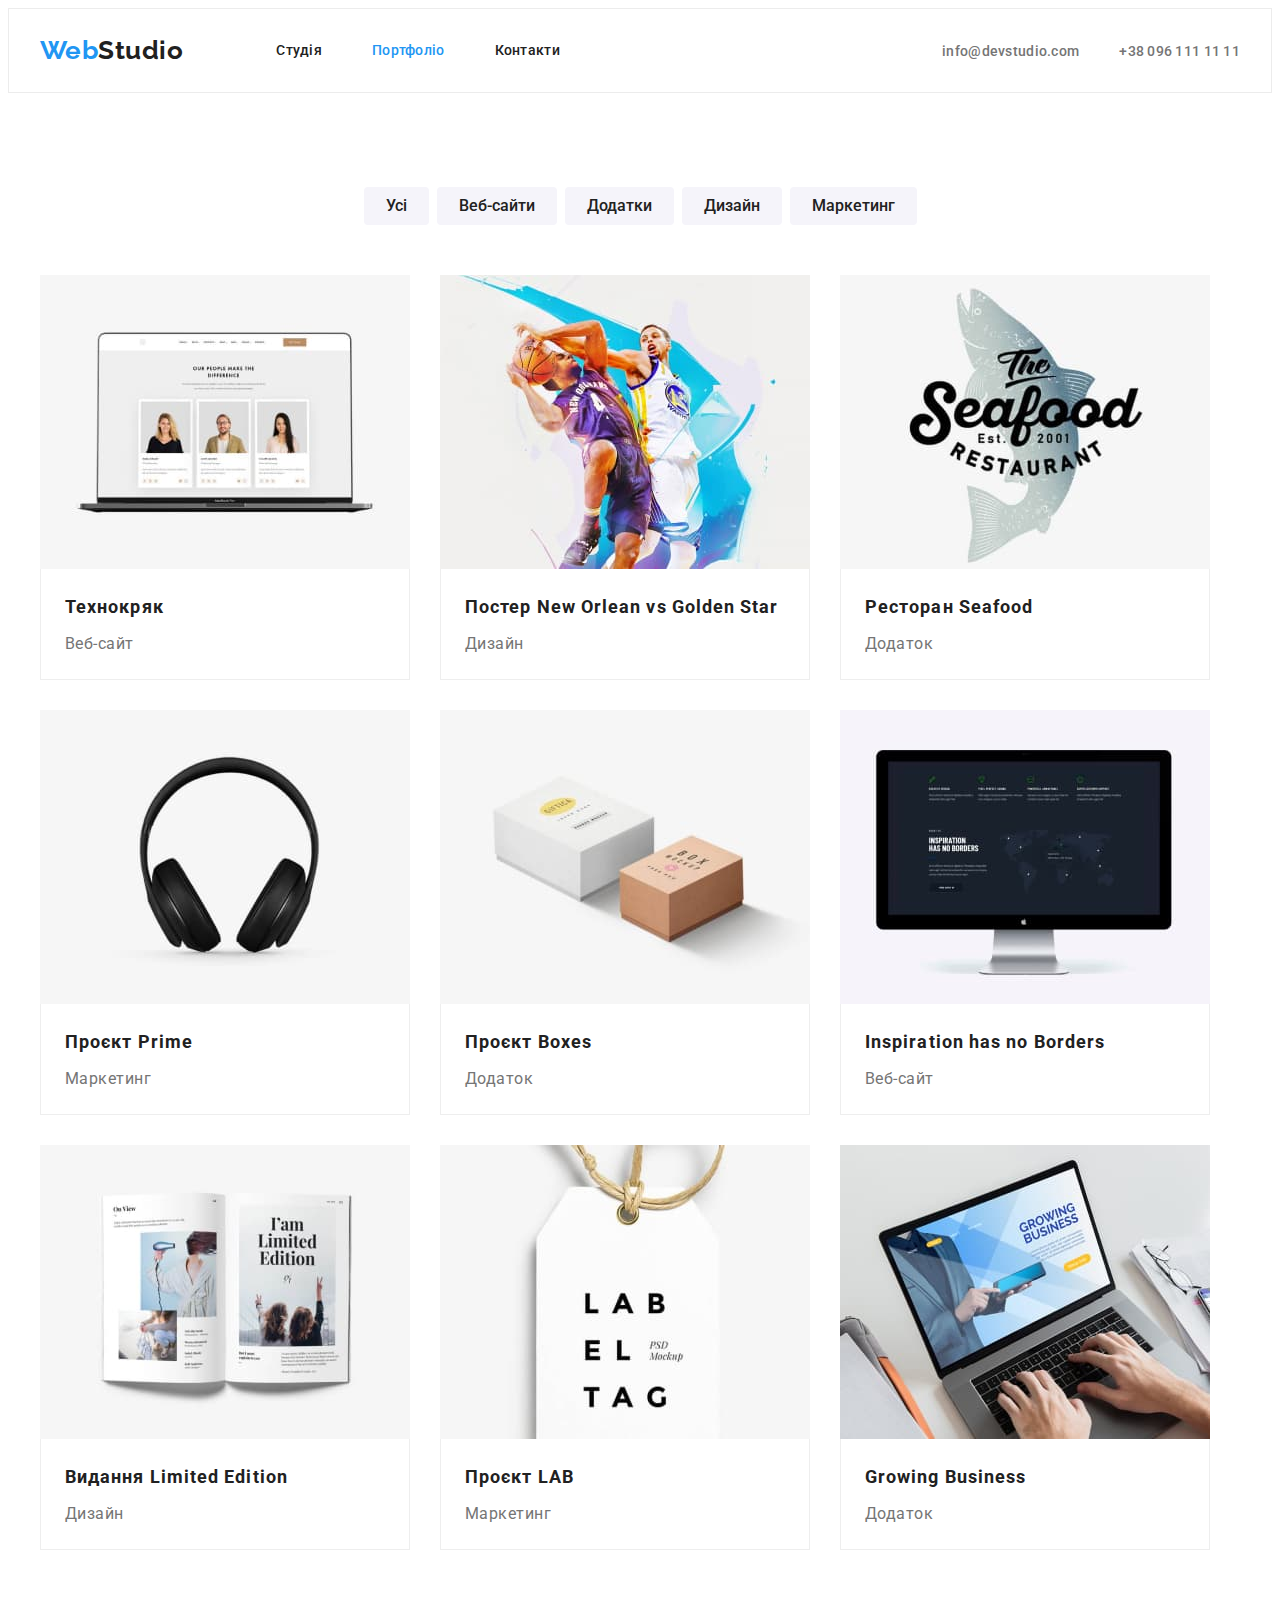
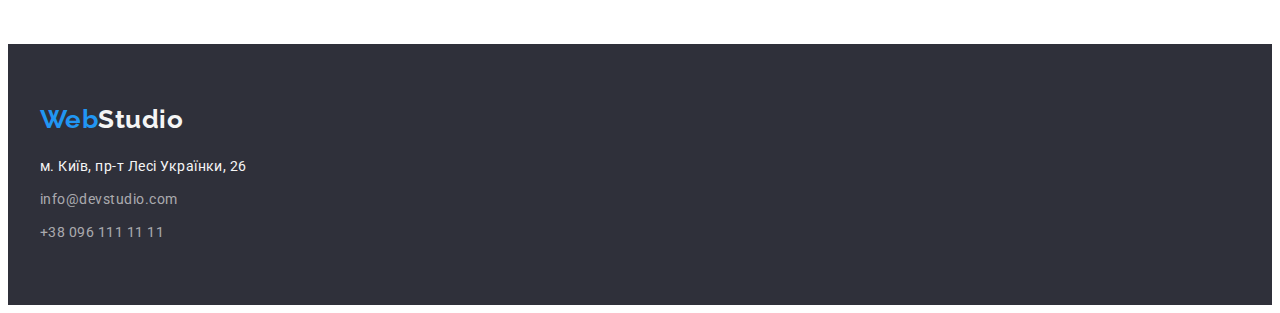
==== portfolio.html @ d351dd9d "обнова" ====
<!DOCTYPE html>
<html lang="uk">

<head>
    <meta charset="UTF-8">
    <meta http-equiv="X-UA-Compatible" content="IE=edge">
    <meta name="viewport" content="width=device-width, initial-scale=1.0">
    <title>Document</title>
    <link rel="preconnect" href="https://fonts.googleapis.com">
    <link rel="preconnect" href="https://fonts.gstatic.com" crossorigin>
    <link
        href="https://fonts.googleapis.com/css2?family=Raleway:wght@700&family=Roboto:wght@400;500;700;900&display=swap"
        rel="stylesheet">
    <link rel="stylesheet" href="https://cdnjs.cloudflare.com/ajax/libs/modern-normalize/1.1.0/modern-normalize.min.css"
        integrity="sha512-wpPYUAdjBVSE4KJnH1VR1HeZfpl1ub8YT/NKx4PuQ5NmX2tKuGu6U/JRp5y+Y8XG2tV+wKQpNHVUX03MfMFn9Q=="
        crossorigin="anonymous" referrerpolicy="no-referrer" />
    <link rel="stylesheet" href="./css/style.css">

</head>

<body class="page">
    <header class="page-header">
        <div class="container main-nav">
            <a href="index.html" class="logo"><span class="logo-style">Web</span>Studio</a>
            <nav>
                <ul class="site-nav list">
                    <li class="item"><a href="./studio.html" class="link">Студія</a></li>
                    <li class="item"><a href="./portfolio.html" class="link current">Портфоліо</a></li>
                    <li class="item"><a href="index.html" class="link">Контакти</a></li>
                </ul>
            </nav>
            <ul class="auth-nav list">
                <li class="items"><a href="mailto:example@mail.ua">info@devstudio.com</a></li>
                <li class="items"><a href="tel:+380961111111">+38 096 111 11 11</a></li>
            </ul>
        </div>
    </header>
    <main>
        <section class="section">
            <div class="container">
                <h1 class="visually-hidden">Page content Portfilo</h1>
                <ul class="button-items">
                    <li class="button-port"><button class="filter-button" type="button">Усі</button></li>
                    <li class="button-port"><button class="filter-button" type="button">Веб-сайти</button></li>
                    <li class="button-port"><button class="filter-button" type="button">Додатки</button></li>
                    <li class="button-port"><button class="filter-button" type="button">Дизайн</button></li>
                    <li class="button-port"><button class="filter-button" type="button">Маркетинг</button></li>
                </ul>
                <ul class="portfolio-list">
                    <li class="portfolio-item">
                        <img src="./images/img8.jpg" alt="Технокряк" width="370" height="294">
                        <div class="portfolio-desc">
                            <h2 class="subject">Технокряк</h2>
                            <p class="portfolio-text">Веб-сайт</p>
                        </div>
                    </li>
                    <li class="portfolio-item">
                        <img src="./images/img9.jpg" alt="Постер New Orlean vs Golden Star" width="370" height="294">
                        <div class="portfolio-desc">
                            <h2 class="subject">Постер New Orlean vs Golden Star</h2>
                            <p class="portfolio-text">Дизайн</p>
                        </div>
                    </li>
                    <li class="portfolio-item">
                        <img src="./images/img10.jpg" alt="Ресторан Seafood" width="370" height="294">
                        <div class="portfolio-desc">
                            <h2 class="subject">Ресторан Seafood</h2>
                            <p class="portfolio-text">Додаток</p>
                        </div>
                    </li>
                    <li class="portfolio-item">
                        <img src="./images/img11.jpg" alt="Проєкт Prime" width="370" height="294">
                        <div class="portfolio-desc">
                            <h2 class="subject">Проєкт Prime</h2>
                            <p class="portfolio-text">Маркетинг</p>
                        </div>
                    </li>
                    <li class="portfolio-item">
                        <img src="./images/img12.jpg" alt="Проєкт Boxes" width="370" height="294">
                        <div class="portfolio-desc">
                            <h2 class="subject">Проєкт Boxes</h2>
                            <p class="portfolio-text">Додаток</p>
                        </div>
                    </li>
                    <li class="portfolio-item">
                        <img src="./images/img13.jpg" alt="Inspiration has no Borders" width="370" height="294">
                        <div class="portfolio-desc">
                            <h2 class="subject">Inspiration has no Borders</h2>
                            <p class="portfolio-text">Веб-сайт</p>
                        </div>
                    </li>
                    <li class="portfolio-item">
                        <img src="./images/img14.jpg" alt="Видання Limited Edition" width="370" height="294">
                        <div class="portfolio-desc">
                            <h2 class="subject">Видання Limited Edition</h2>
                            <p class="portfolio-text">Дизайн</p>
                        </div>
                    </li>
                    <li class="portfolio-item">
                        <img src="./images/img15.jpg" alt="Проєкт LAB" width="370" height="294">
                        <div class="portfolio-desc">
                            <h2 class="subject">Проєкт LAB</h2>
                            <p class="portfolio-text">Маркетинг</p>
                        </div>
                    </li>
                    <li class="portfolio-item">
                        <img src="./images/img16.jpg" alt="Growing Business" width="370" height="294">
                        <div class="portfolio-desc">
                            <h2 class="subject">Growing Business</h2>
                            <p class="portfolio-text">Додаток</p>
                        </div>
                    </li>
                </ul>
            </div>
        </section>
    </main>
    <footer class="page-footer">
        <div class="container">
            <a href="index.html" class="logo-color"><span class="logo-style">Web</span>Studio</a>
            <address>
                <ul class="adress-list">
                    <li class="fotter-social-list"><a href="" class="footer-adress">м. Київ, пр-т Лесі Українки, 26</a>
                    </li>
                    <li class="fotter-social-list"><a href="mailto:info@devstudio.com"
                            class="footer-socials">info@devstudio.com</a></li>
                    <li class="fotter-social-list"><a href="tel:+380961111111" class="footer-socials">+38 096 111 11
                            11</a></li>
                </ul>
            </address>
        </div>
    </footer>
</body>

</html>
---- css/style.css ----
body {
  color: #757575;
  background-color: #ffffff;

  font-family: Roboto, sans-serif;
  letter-spacing: 0.03em;
}

ul {
  list-style: none;
}

:root {
  --primary-text-color: #757575;
  --title-text-color: #212121;
  --accent-color: #2196f3;
  --background-body: #f5f5f5;
  --footer-backgraund: #2f303a;
  --backgraund-section: #f5f4fa;
  --hover-focus-color: #188ce8;
}

p,
h1,
h2,
h3,
h4,
h5,
h6 {
  margin: 0px;
}

ul {
  margin: 0px;
  padding-left: 0px;
}

.container {
  width: 1200px;
  padding: 0px 15px;
  margin: 0 auto;
}

img {
  display: block;
}

/* вторичный основоного текста #212121 */

/* основной цвет текста #757575; */

/*акцент #2196F3 */

/* цвет фона #F5F5F5; */

/* шапка -  белый #FFFFFF; */

/* вторичный (наша команда) #F5F4FA */

/* вторичный цвет фона (тёмный) #2F303A; */

.section {
  padding: 94px 0px;
}

.list {
  list-style: none;
}

.page-header {
  border: 1px solid #ececec;
}

.main-nav {
  display: flex;
  align-items: center;
}

.logo {
  color: var(--title-text-color);
  font-family: Raleway;

  font-weight: 700;
  font-size: 26px;
  line-height: 1.19;
  text-decoration: none;
}

.logo-style {
  color: var(--accent-color);
}

.site-nav a {
  color: var(--title-text-color);

  font-weight: 500;
  font-size: 14px;
  line-height: 1.14;
  letter-spacing: 0.02em;
  text-decoration: none;

  display: block;
  padding: 32px 0;
}

.site-nav :hover,
.site-nav :focus,
.site-nav :active {
  color: var(--accent-color);
}

.site-nav {
  display: flex;
  margin-left: 93px;
}

.site-nav .item {
  display: block;
  margin-right: 50px;
}

.site-nav .item:last-child {
  margin-right: 0;
}

.site-nav .list {
  cursor: pointer;
}

.site-nav .link.current {
  color: var(--accent-color);
}

.auth-nav {
  display: flex;
  margin-left: auto;
}

.auth-nav .items {
  display: block;
  padding-top: 32px;
  padding-bottom: 32px;
  margin-right: 40px;
}

.auth-nav .items:last-child {
  margin-right: 0;
}

.auth-nav a {
  color: var(--primary-text-color);

  font-weight: 500;
  font-size: 14px;
  line-height: 1.14;
  letter-spacing: 0.02em;
  text-decoration: none;
}

.auth-nav :hover,
.auth-nav :focus {
  color: var(--accent-color);
}

/*Кнопки конверт и телефон*/

.icon-mail {
  margin-right: 10px;
  justify-content: center;
  align-items: center;
  fill: currentColor;
}

/* Секция герой */

.hero {
  text-align: center;
  padding: 200px 0;
  max-width: 1600;
  min-height: 600;
  margin-left: auto;
  margin-right: auto;
  background-image: linear-gradient(rgba(47, 48, 58, 0.4), rgba(47, 48, 58, 0.4)),
    url('../images/img17.jpg');
  background-repeat: no-repeat;
  background-size: cover;
  background-position: center;
}

.hero-title {
  color: var(--background-body);

  font-weight: 900;
  font-size: 44px;
  line-height: 1.36;

  text-align: center;
  letter-spacing: 0.06em;
  text-transform: uppercase;

  margin-bottom: 30px;
}

.btn {
  color: #ffffff;
  background: var(--accent-color);
  cursor: pointer;
  border-radius: 4px;

  font-family: 'Roboto', sans-serif;
  font-style: normal;
  font-weight: 700;
  font-size: 16px;
  line-height: 1.88;
  letter-spacing: 0.06em;

  display: block;
  margin: 0 auto;
  padding: 10px 24px;
  border: none;
}

.btn:hover,
.btn:focus {
  background: var(--hover-focus-color);
}

/* Секция переваг */

.no-padding-bottom {
  padding-bottom: 0;
}

.feature-list {
  display: flex;
  gap: 30px;
}

.feature-item {
  flex-basis: calc(100% / 4 - 30px);
}

.feature-list .title {
  color: var(--title-text-color);

  font-weight: 700;
  font-size: 14px;
  line-height: 1.14;
  text-transform: uppercase;
}

.title {
  margin-bottom: 10px;
}

.text {
  color: var(--primary-text-color);

  font-weight: 400;
  font-size: 14px;
  line-height: 1.71;
}

/* Секция работа */

.section-title-work {
  color: var(--title-text-color);

  font-weight: 700;
  font-size: 36px;
  line-height: 1.16;
  text-align: center;

  margin-bottom: 50px;
}

.imeg-work {
  display: flex;
  flex-wrap: wrap;
}

.imeg-work .foto-work {
  margin-right: 30px;
}

.imeg-work .foto-work:nth-child(3n) {
  margin-right: 0;
}

/* Секция Команда */

.section-title-team {
  color: var(--title-text-color);

  font-weight: 700;
  font-size: 36px;
  line-height: 1.16;
  text-align: center;
  margin-bottom: 50px;
}

.work-team {
  display: flex;
}

.work-list-item {
  margin-right: 30px;
  text-align: center;
}

.work-list-item:last-child {
  margin-right: 0;
}

.team-desc {
  padding: 30px 0;
}

.subtitle {
  color: var(--title-text-color);

  font-family: 'Roboto';
  font-style: normal;
  font-weight: 500;
  font-size: 16px;
  line-height: 1.18;
  margin-bottom: 10px;
}

.team {
  background-color: var(--backgraund-section);
}

.work-list-item {
  background: #ffffff;
}

/* Футер */

.page-footer {
  background: var(--footer-backgraund);

  padding: 60px 0;
}

.logo-color {
  color: var(--background-body);
  font-family: Raleway;

  font-weight: 700;
  font-size: 26px;
  line-height: 1.19;
  text-decoration: none;
  margin-bottom: 20px;

  display: block;
}

.footer-socials {
  color: rgba(255, 255, 255, 0.6);
  background: var(--footer-backgraund);

  font-family: 'Roboto';
  font-style: normal;
  font-weight: 400;
  font-size: 14px;
  line-height: 1.71;
  text-decoration: none;

  display: block;
}

.fotter-social-list:not(:last-child) {
  margin-bottom: 9px;
}

.footer-adress {
  color: var(--background-body);
  background: var(--footer-backgraund);

  font-family: 'Roboto';
  font-style: normal;
  font-weight: 400;
  font-size: 14px;
  line-height: 1.71;
  text-decoration: none;

  display: block;
}

.adress-list :hover,
.adress-list :focus {
  color: var(--accent-color);
}

/* Кнопки портфолио*/

.button-items {
  display: flex;
  justify-content: center;
  margin-bottom: 50px;
}

.filter-button {
  color: var(--title-text-color);
  background: var(--backgraund-section);
  cursor: pointer;
  border-radius: 4px;
  border: none;

  font-family: 'Roboto', sans-serif;
  font-style: normal;
  font-weight: 500;
  font-size: 16px;
  line-height: 1.62;

  padding: 6px 22px;
}

.button-port :hover,
.button-port :focus {
  color: var(--background-body);
  background: var(--accent-color);
  box-shadow: 0px 3px 1px rgba(0, 0, 0, 0.1), 0px 1px 2px rgba(0, 0, 0, 0.08),
    0px 2px 2px rgba(0, 0, 0, 0.12);
}

.button-port {
  margin-right: 8px;
}

.button-port:last-child {
  margin-right: 0;
}

/* Портфолио карточки */

.portfolio-list {
  display: flex;
  flex-wrap: wrap;
}

.portfolio-item {
  margin-right: 30px;
  margin-bottom: 30px;
  flex-basis: calc(100% / 3 - 60px);
}

.portfolio-item:nth-child(3n) {
  margin-right: 0;
}

.portfolio-item:nth-last-child(-n + 3) {
  margin-bottom: 0;
}

.portfolio-desc {
  border: 1px solid #eeeeee;
  border-top: none;
  padding: 20px 24px;
}

.subject {
  color: var(--title-text-color);

  font-family: 'Roboto';
  font-style: normal;
  font-weight: 700;
  font-size: 18px;
  line-height: 2;
  letter-spacing: 0.06em;

  margin-bottom: 4px;
}

.visually-hidden {
  position: absolute;
  width: 1px;
  height: 1px;
  margin: -1px;
  border: 0;
  padding: 0;
  white-space: nowrap;
  clip-path: inset(100%);
  clip: rect(0 0 0 0);
  overflow: hidden;
}

.portfolio-text {
  color: var(--primary-text-color);

  font-size: 16px;
  line-height: 1.88;
  letter-spacing: 0.03em;
}
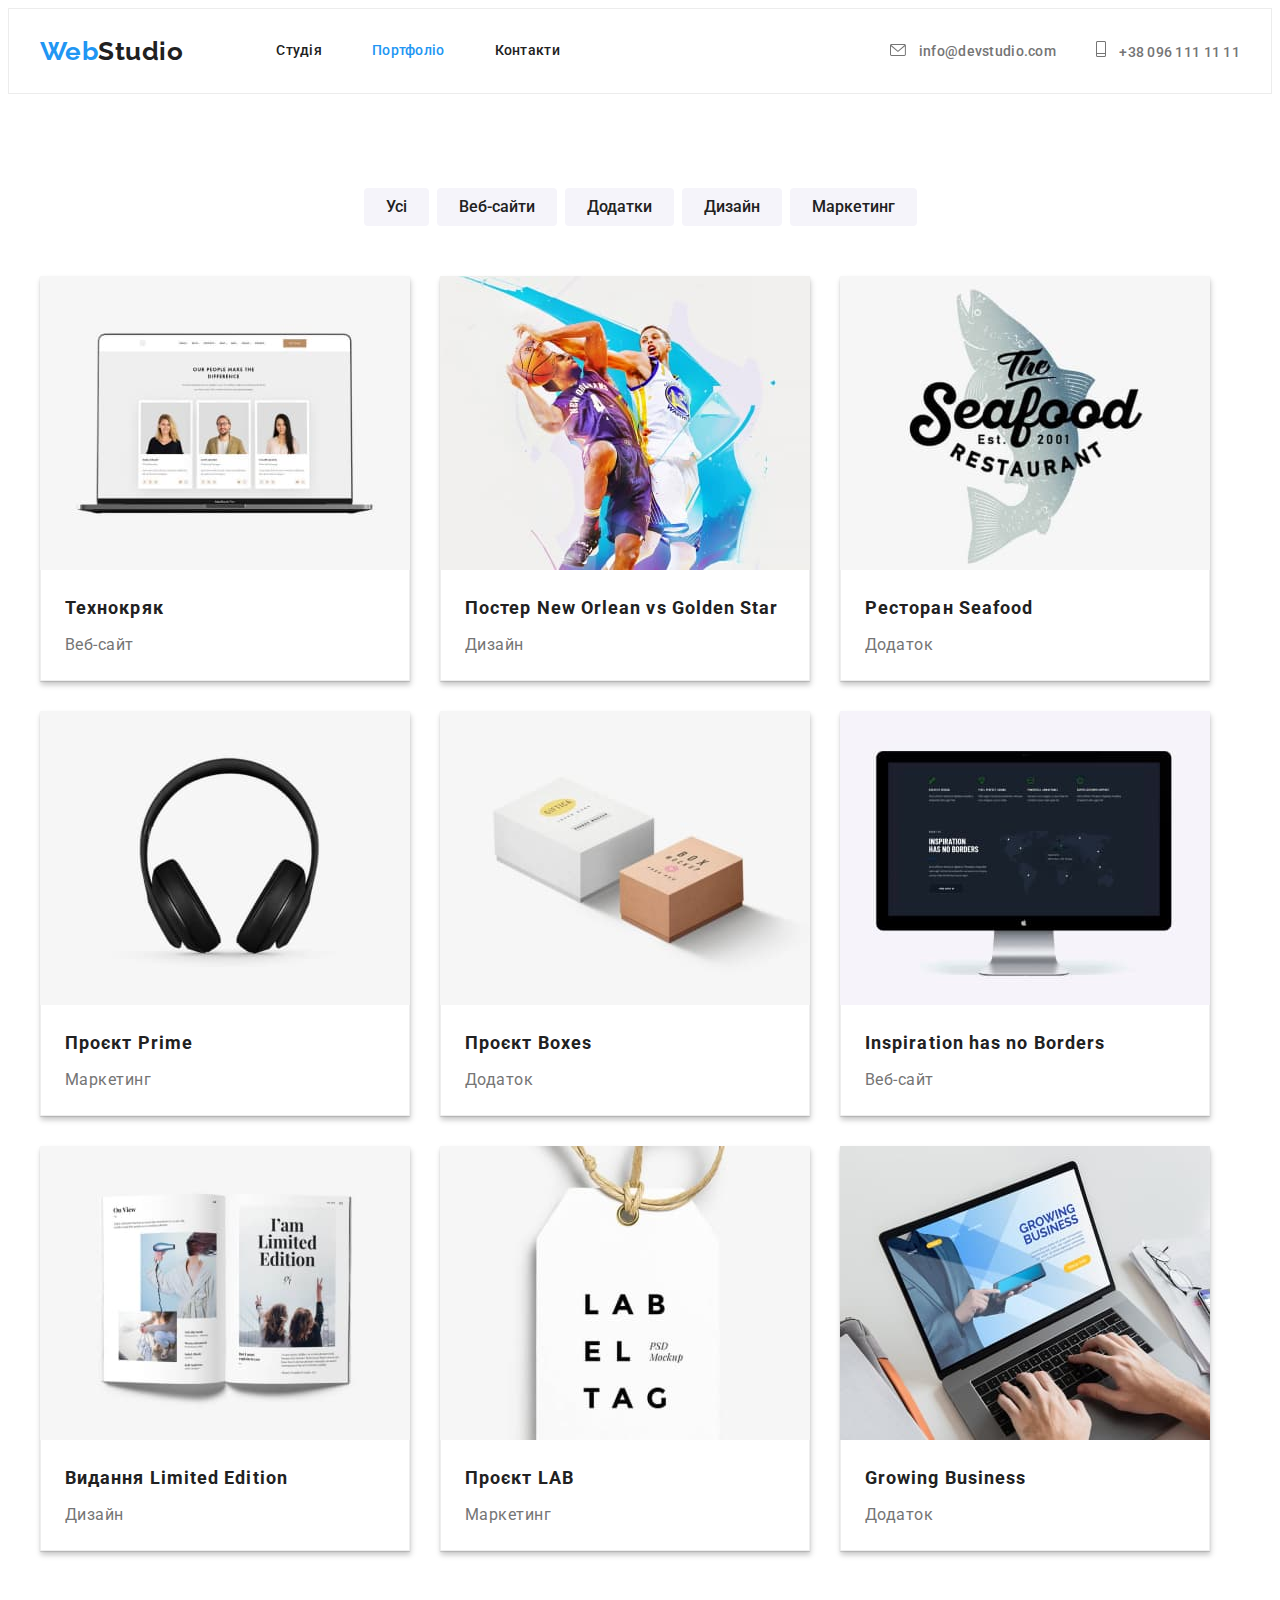
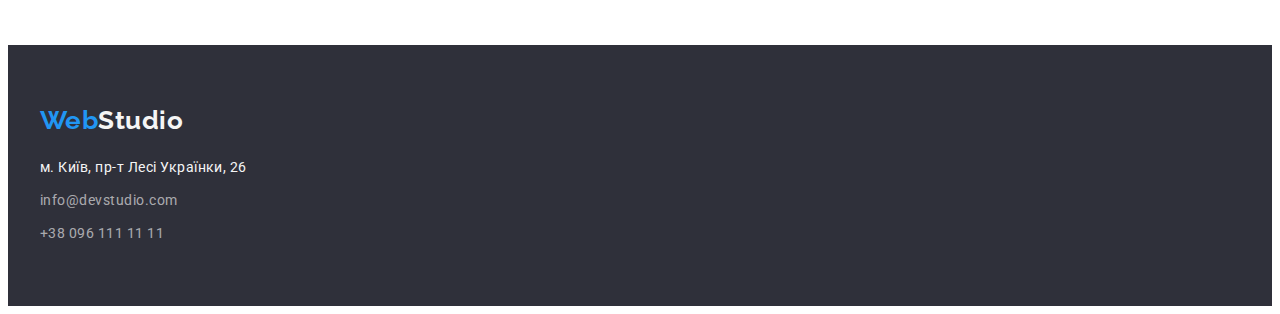
==== commit d2a98bcd: "обнова" ====
--- a/portfolio.html
+++ b/portfolio.html
@@ -30,8 +30,21 @@
                 </ul>
             </nav>
             <ul class="auth-nav list">
-                <li class="items"><a href="mailto:example@mail.ua">info@devstudio.com</a></li>
-                <li class="items"><a href="tel:+380961111111">+38 096 111 11 11</a></li>
+                <li class="items">
+                    <a href="mailto:example@mail.ua" class="mail-info">
+                        <svg class="icon-mail" width="16px" height="12px">
+                            <use href="./images/icons.svg/icons.svg#icon-envelope-hover"></use>
+                        </svg>
+                        info@devstudio.com
+                    </a>
+                </li>
+                <li class="items"><a href="tel:+380961111111">
+                        <svg class="icon-mail" width="10px" height="16px">
+                            <use href="./images/icons.svg/icons.svg#icon-vector"></use>
+                        </svg>
+                        +38 096 111 11 11
+                    </a>
+                </li>
             </ul>
         </div>
     </header>
--- a/css/style.css
+++ b/css/style.css
@@ -176,8 +176,8 @@
 .hero {
   text-align: center;
   padding: 200px 0;
-  max-width: 1600;
-  min-height: 600;
+  max-width: 1600px;
+  min-height: 600px;
   margin-left: auto;
   margin-right: auto;
   background-image: linear-gradient(rgba(47, 48, 58, 0.4), rgba(47, 48, 58, 0.4)),
@@ -225,6 +225,21 @@
   background: var(--hover-focus-color);
 }
 
+/* Иконки Переваг */
+
+.feature-svg {
+  width: 270px;
+  height: 120px;
+
+  background: #f5f4fa;
+  border-radius: 4px;
+
+  display: flex;
+  align-items: center;
+  justify-content: center;
+  margin-bottom: 30px;
+}
+
 /* Секция переваг */
 
 .no-padding-bottom {
@@ -306,6 +321,10 @@
 .work-list-item {
   margin-right: 30px;
   text-align: center;
+
+  box-shadow: 0px 1px 3px rgba(0, 0, 0, 0.12), 0px 1px 1px rgba(0, 0, 0, 0.14),
+    0px 2px 1px rgba(0, 0, 0, 0.2);
+  border-radius: 0px 0px 4px 4px;
 }
 
 .work-list-item:last-child {
@@ -335,6 +354,102 @@
   background: #ffffff;
 }
 
+.ikon-team-list {
+  display: flex;
+  justify-content: center;
+  align-items: center;
+  margin-bottom: 30px;
+}
+
+.icon-team-desc {
+  width: 44px;
+  height: 44px;
+  border-radius: 50%;
+}
+
+.icon-team-desc:not(:last-child) {
+  margin-right: 10px;
+}
+
+.ikon-soc-link-link {
+  width: 100%;
+  height: 100%;
+  background-color: (var(--background-body));
+  display: flex;
+  justify-content: center;
+  align-items: center;
+  border-radius: 50%;
+}
+
+.ikon-soc-link-link {
+  color: #afb1b8;
+}
+
+.icon-feature-team {
+  fill: currentColor;
+}
+
+.ikon-soc-link-link:hover {
+  background-color: var(--accent-color);
+  color: #ffffff;
+}
+
+/* Секция Клиенты */
+
+.clients {
+  font-weight: 700;
+  font-size: 36px;
+  line-height: 42px;
+  text-align: center;
+  letter-spacing: 0.03em;
+
+  color: #212121;
+
+  margin-top: 94px;
+  margin-bottom: 50px;
+}
+
+.clients-svg {
+  box-sizing: border-box;
+
+  width: 170px;
+  height: 92px;
+  left: 215px;
+  top: 2490px;
+
+  border: 1px solid #afb1b8;
+  border-radius: 4px;
+
+  display: flex;
+  align-items: center;
+  justify-content: center;
+  margin-bottom: 94px;
+}
+
+.clients-list {
+  display: flex;
+  align-items: center;
+  justify-content: center;
+}
+
+.clients-item:not(:last-child) {
+  margin-right: 30px;
+}
+
+.clients-svg {
+  color: #afb1b8;
+}
+
+.icon-clients {
+  fill: currentColor;
+}
+
+.clients-svg:hover,
+.clients-svg:focus {
+  background-color: #ffffff;
+  color: var(--accent-color);
+}
+
 /* Футер */
 
 .page-footer {
@@ -388,9 +503,72 @@
   display: block;
 }
 
-.adress-list :hover,
-.adress-list :focus {
+.fotter-social-list :hover,
+.fotter-social-list :focus {
   color: var(--accent-color);
+}
+
+/* Футер иконки */
+
+.fotter-icon {
+  display: flex;
+  align-items: center;
+  justify-content: center;
+}
+
+.fotter-icon-text {
+  font-weight: 700;
+  font-size: 14px;
+  line-height: 16px;
+  letter-spacing: 0.03em;
+  text-transform: uppercase;
+
+  color: #ffffff;
+
+  display: flex;
+  align-items: center;
+  align-items: center;
+}
+
+.fotter-soc-list {
+  display: flex;
+  align-items: center;
+  align-items: center;
+
+  margin-left: 70px;
+}
+
+.fotter-icon-desc {
+  width: 44px;
+  height: 44px;
+  border-radius: 50%;
+}
+
+.fotter-icon-desc:not(:last-child) {
+  margin-right: 10px;
+}
+
+.fotter-soc-link-link {
+  width: 100%;
+  height: 100%;
+  background-color: (var(--background-body));
+  display: flex;
+  justify-content: center;
+  align-items: center;
+  border-radius: 50%;
+}
+
+.fotter-soc-link-link {
+  color: #ffffff;
+  background-color: rgba(255, 255, 255, 0.1);
+}
+
+.fotter-soc-link-link {
+  fill: currentColor;
+}
+
+.fotter-soc-link-link:hover {
+  background: var(--hover-focus-color);
 }
 
 /* Кнопки портфолио*/
@@ -444,6 +622,9 @@
   margin-right: 30px;
   margin-bottom: 30px;
   flex-basis: calc(100% / 3 - 60px);
+
+  box-shadow: 0px 1px 1px rgba(0, 0, 0, 0.12), 0px 4px 4px rgba(0, 0, 0, 0.06),
+    1px 4px 6px rgba(0, 0, 0, 0.16);
 }
 
 .portfolio-item:nth-child(3n) {
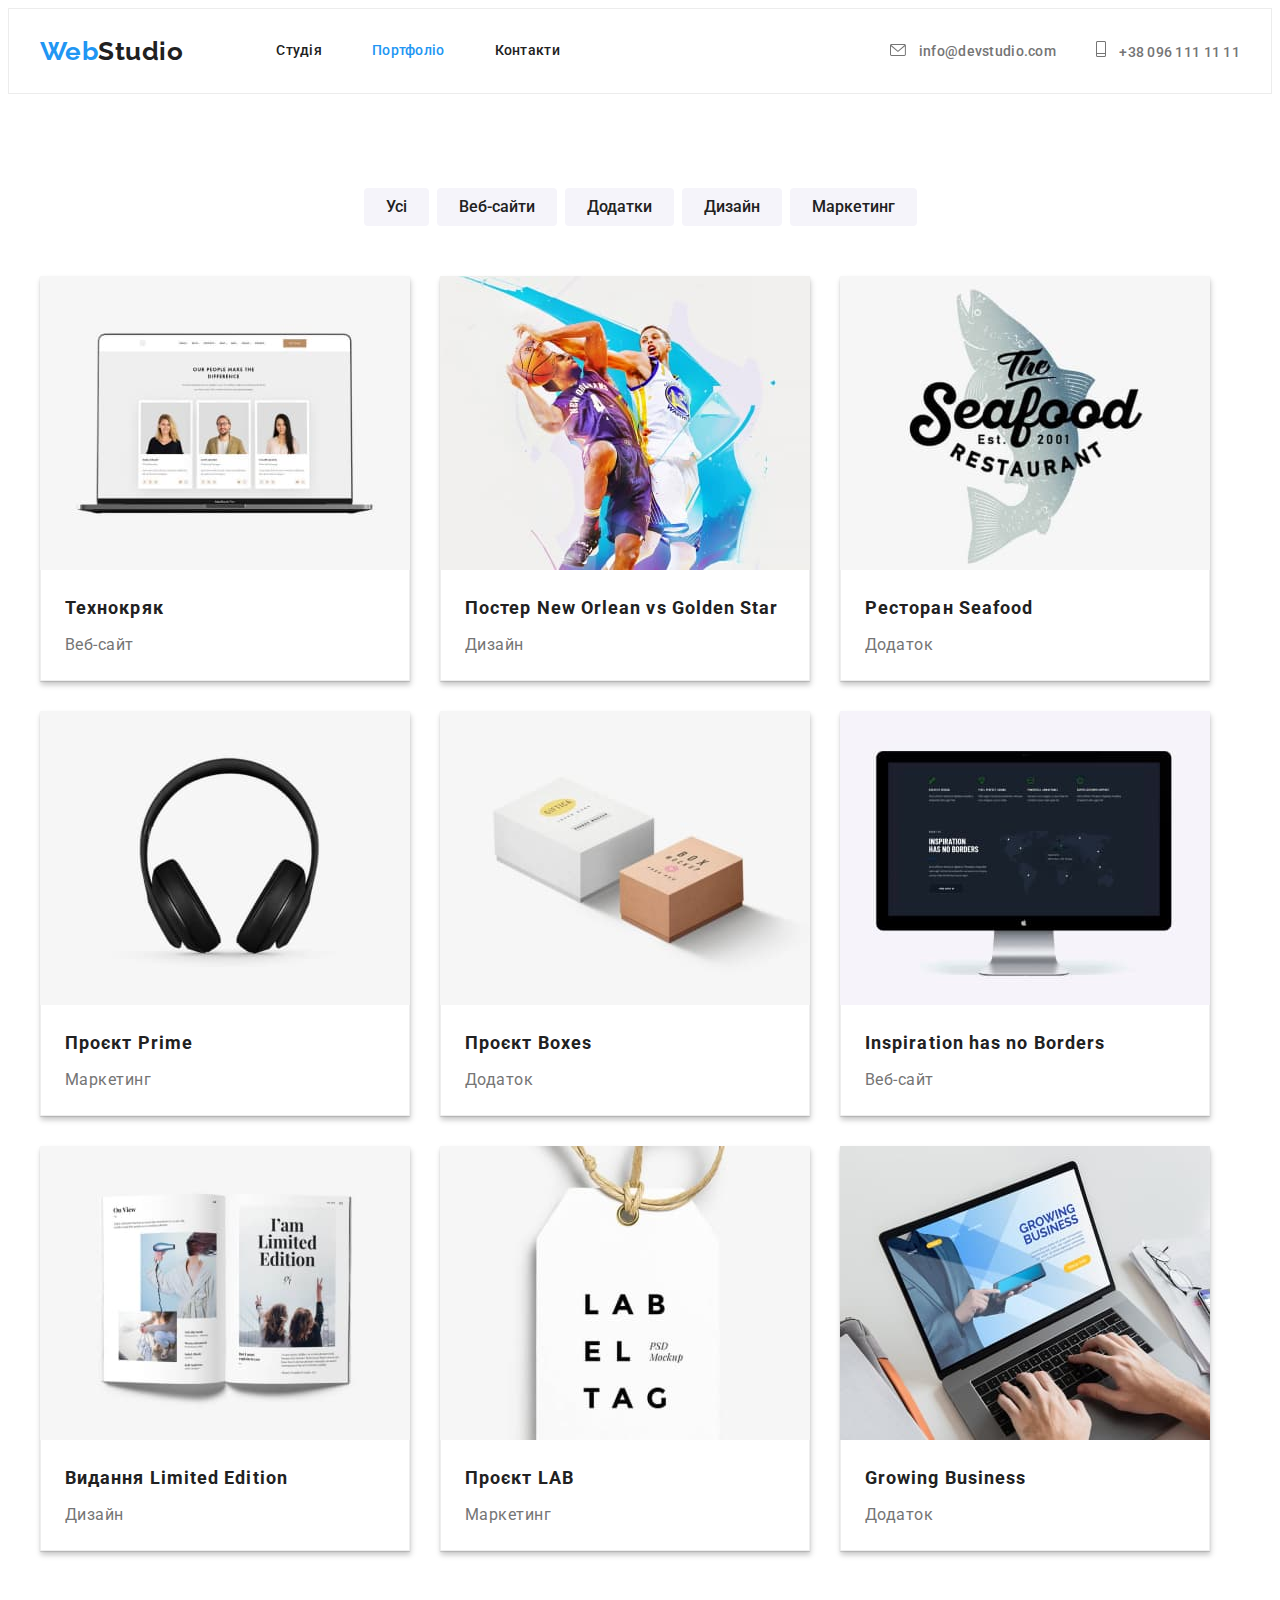
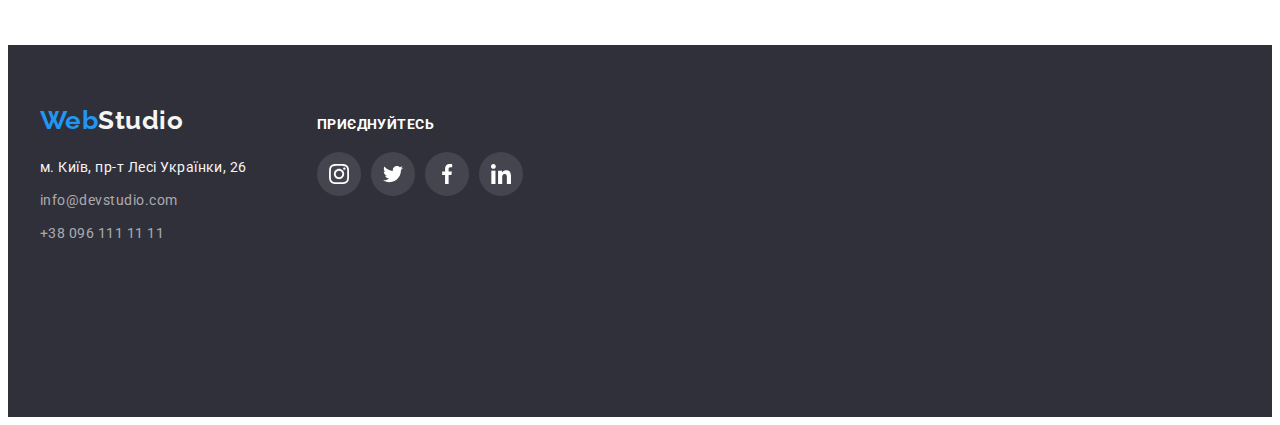
==== commit 2a456b77: "final" ====
--- a/portfolio.html
+++ b/portfolio.html
@@ -128,18 +128,55 @@
         </section>
     </main>
     <footer class="page-footer">
-        <div class="container">
-            <a href="index.html" class="logo-color"><span class="logo-style">Web</span>Studio</a>
-            <address>
-                <ul class="adress-list">
-                    <li class="fotter-social-list"><a href="" class="footer-adress">м. Київ, пр-т Лесі Українки, 26</a>
+        <div class="container footer">
+            <div class="footer-grup">
+                <a href="index.html" class="logo-color"><span class="logo-style">Web</span>Studio</a>
+                <address>
+                    <ul class="adress-list">
+                        <li class="fotter-social-list"><a href="" class="footer-adress">м. Київ, пр-т Лесі Українки,
+                                26</a>
+                        </li>
+                        <li class="fotter-social-list"><a href="mailto:info@devstudio.com"
+                                class="footer-socials">info@devstudio.com</a></li>
+                        <li class="fotter-social-list"><a href="tel:+380961111111" class="footer-socials">+38 096 111 11
+                                11</a>
+                        </li>
+                    </ul>
+                </address>
+            </div>
+            <div class="footer-icon">
+                <h3 class="footer-icon-text">Приєднуйтесь</h3>
+                <ul class="footer-soc-list">
+                    <li class="footer-icon-desc">
+                        <a href="#" class="footer-soc-link-link">
+                            <svg class="icon-feature-team" width="20px" height="20px">
+                                <use href="./images/icons.svg/icons.svg#icon-instagram"></use>
+                            </svg>
+                        </a>
                     </li>
-                    <li class="fotter-social-list"><a href="mailto:info@devstudio.com"
-                            class="footer-socials">info@devstudio.com</a></li>
-                    <li class="fotter-social-list"><a href="tel:+380961111111" class="footer-socials">+38 096 111 11
-                            11</a></li>
+                    <li class="footer-icon-desc">
+                        <a href="#" class="footer-soc-link-link">
+                            <svg class="icon-feature-team" width="20px" height="20px">
+                                <use href="./images/icons.svg/icons.svg#icon-twitter"></use>
+                            </svg>
+                        </a>
+                    </li>
+                    <li class="footer-icon-desc">
+                        <a href="#" class="footer-soc-link-link">
+                            <svg class="icon-feature-team" width="20px" height="20px">
+                                <use href="./images/icons.svg/icons.svg#icon-facebook"></use>
+                            </svg>
+                        </a>
+                    </li>
+                    <li class="footer-icon-desc">
+                        <a href="#" class="footer-soc-link-link">
+                            <svg class="icon-feature-team" width="20px" height="20px">
+                                <use href="./images/icons.svg/icons.svg#icon-linkedin"></use>
+                            </svg>
+                        </a>
+                    </li>
                 </ul>
-            </address>
+            </div>
         </div>
     </footer>
 </body>
--- a/css/style.css
+++ b/css/style.css
@@ -453,6 +453,12 @@
 /* Футер */
 
 .page-footer {
+  padding: 200px 0;
+  max-width: 1600px;
+  min-height: 252px;
+  margin-left: auto;
+  margin-right: auto;
+
   background: var(--footer-backgraund);
 
   padding: 60px 0;
@@ -468,7 +474,7 @@
   text-decoration: none;
   margin-bottom: 20px;
 
-  display: block;
+  display: inline-block;
 }
 
 .footer-socials {
@@ -481,8 +487,6 @@
   font-size: 14px;
   line-height: 1.71;
   text-decoration: none;
-
-  display: block;
 }
 
 .fotter-social-list:not(:last-child) {
@@ -499,8 +503,6 @@
   font-size: 14px;
   line-height: 1.71;
   text-decoration: none;
-
-  display: block;
 }
 
 .fotter-social-list :hover,
@@ -510,13 +512,23 @@
 
 /* Футер иконки */
 
-.fotter-icon {
-  display: flex;
-  align-items: center;
-  justify-content: center;
-}
-
-.fotter-icon-text {
+.container.footer {
+  display: flex;
+  align-items: baseline;
+}
+
+.footer-grup {
+  display: inline-block;
+}
+
+.footer-icon {
+  display: inline-block;
+  margin-left: 70px;
+}
+
+.footer-icon-text {
+  font-family: 'Roboto';
+  font-style: normal;
   font-weight: 700;
   font-size: 14px;
   line-height: 16px;
@@ -525,30 +537,29 @@
 
   color: #ffffff;
 
-  display: flex;
-  align-items: center;
-  align-items: center;
-}
-
-.fotter-soc-list {
-  display: flex;
-  align-items: center;
-  align-items: center;
-
-  margin-left: 70px;
-}
-
-.fotter-icon-desc {
+  justify-content: center;
+  align-items: center;
+
+  margin-bottom: 20px;
+}
+
+.footer-soc-list {
+  display: flex;
+  justify-content: center;
+  align-items: center;
+}
+
+.footer-icon-desc {
   width: 44px;
   height: 44px;
   border-radius: 50%;
 }
 
-.fotter-icon-desc:not(:last-child) {
+.footer-icon-desc:not(:last-child) {
   margin-right: 10px;
 }
 
-.fotter-soc-link-link {
+.footer-soc-link-link {
   width: 100%;
   height: 100%;
   background-color: (var(--background-body));
@@ -558,19 +569,19 @@
   border-radius: 50%;
 }
 
-.fotter-soc-link-link {
+.footer-soc-link-link {
   color: #ffffff;
   background-color: rgba(255, 255, 255, 0.1);
 }
 
-.fotter-soc-link-link {
+.icon-feature-team {
   fill: currentColor;
 }
 
-.fotter-soc-link-link:hover {
-  background: var(--hover-focus-color);
-}
-
+.footer-soc-link-link:hover {
+  background-color: var(--accent-color);
+  color: #ffffff;
+}
 /* Кнопки портфолио*/
 
 .button-items {
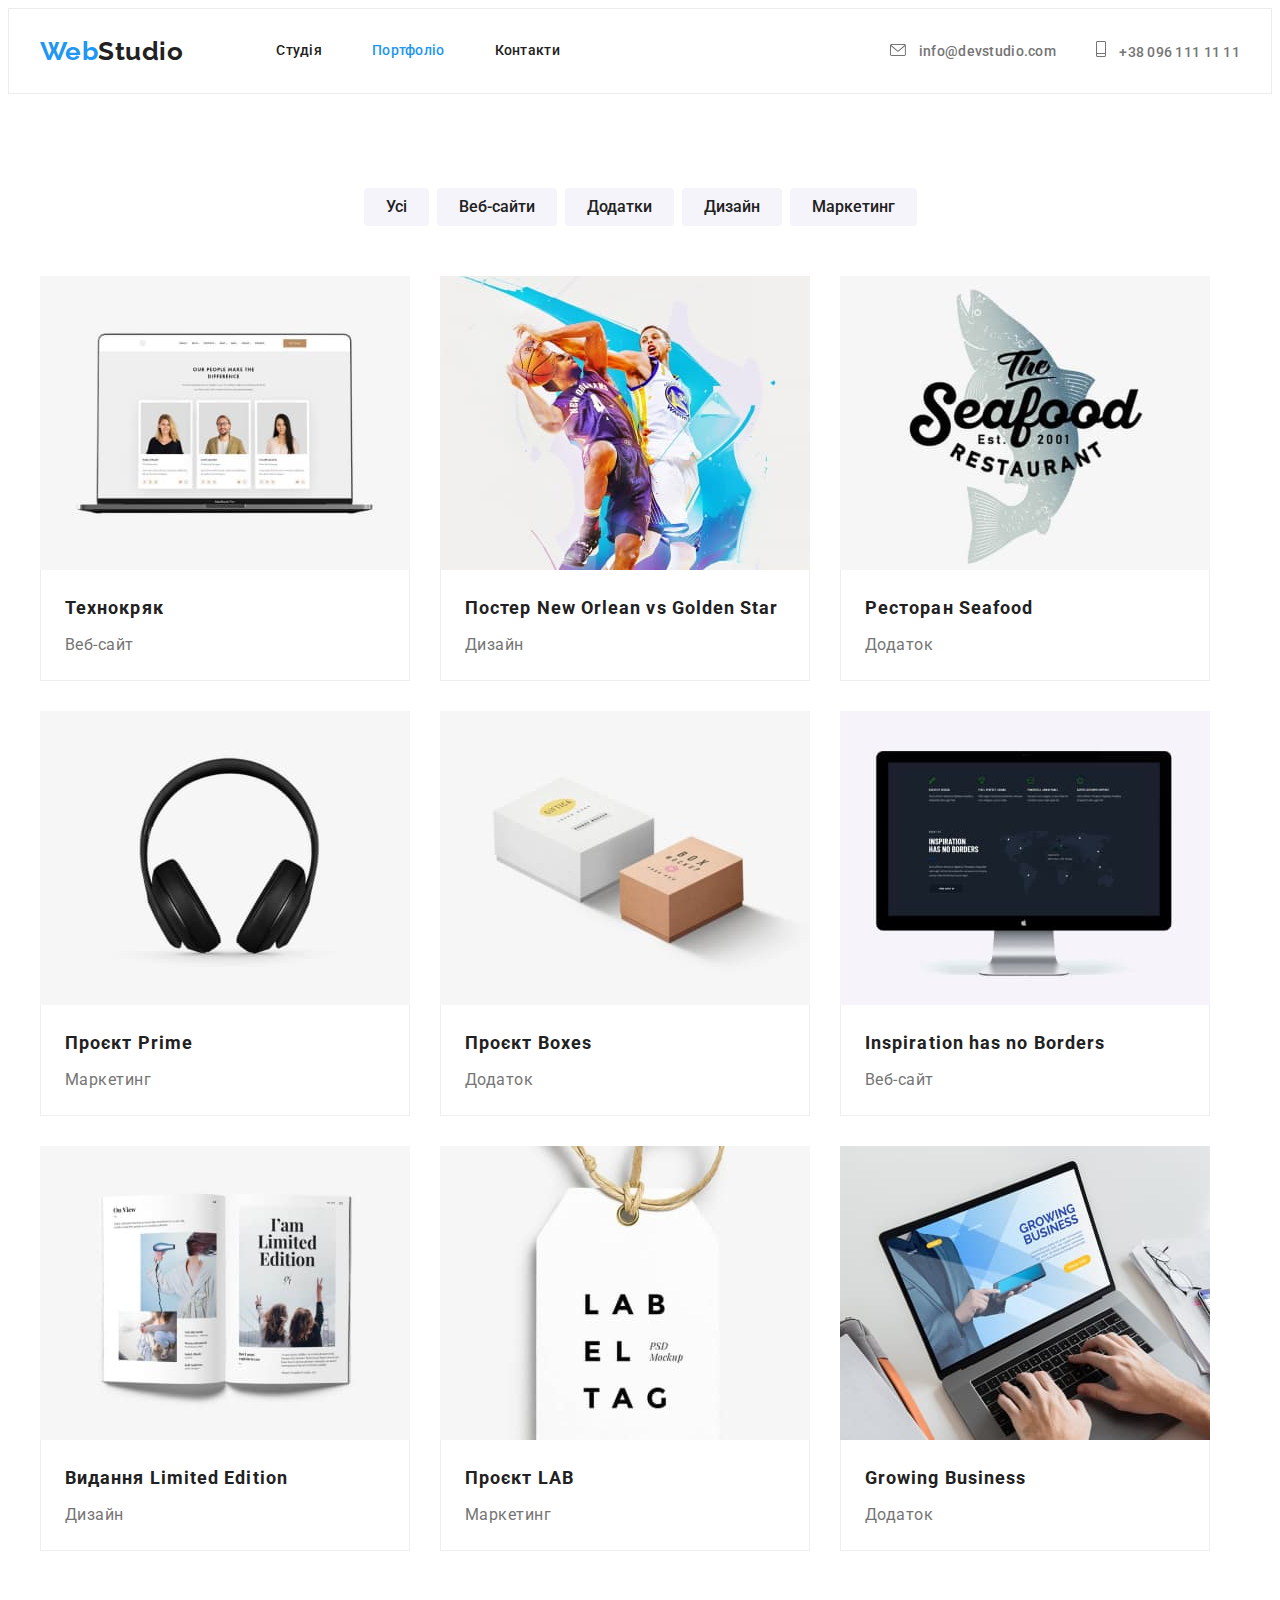
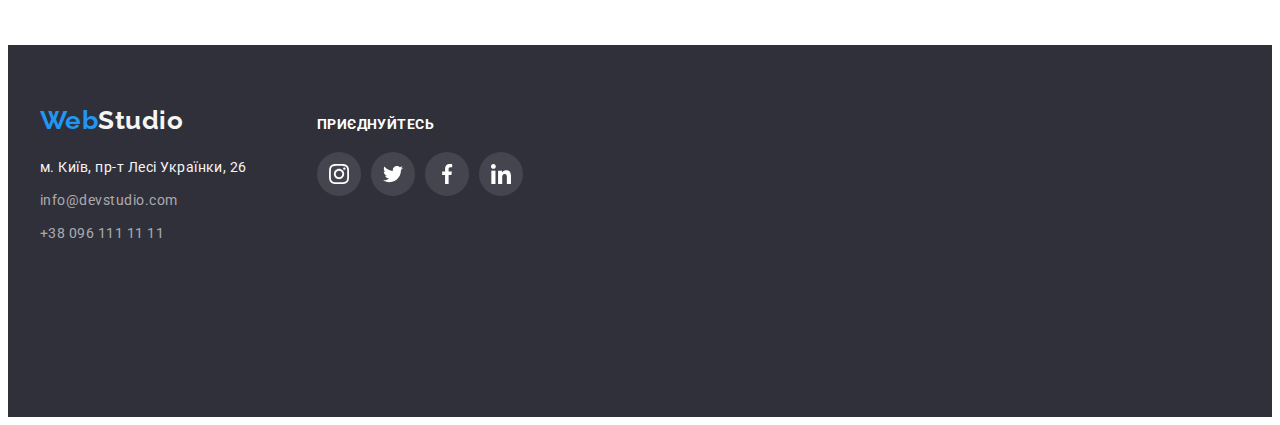
==== commit 5fdbc31d: "На-проверку" ====
--- a/portfolio.html
+++ b/portfolio.html
@@ -61,67 +61,101 @@
                 </ul>
                 <ul class="portfolio-list">
                     <li class="portfolio-item">
-                        <img src="./images/img8.jpg" alt="Технокряк" width="370" height="294">
-                        <div class="portfolio-desc">
-                            <h2 class="subject">Технокряк</h2>
-                            <p class="portfolio-text">Веб-сайт</p>
-                        </div>
-                    </li>
-                    <li class="portfolio-item">
-                        <img src="./images/img9.jpg" alt="Постер New Orlean vs Golden Star" width="370" height="294">
-                        <div class="portfolio-desc">
-                            <h2 class="subject">Постер New Orlean vs Golden Star</h2>
-                            <p class="portfolio-text">Дизайн</p>
-                        </div>
-                    </li>
-                    <li class="portfolio-item">
-                        <img src="./images/img10.jpg" alt="Ресторан Seafood" width="370" height="294">
-                        <div class="portfolio-desc">
-                            <h2 class="subject">Ресторан Seafood</h2>
-                            <p class="portfolio-text">Додаток</p>
-                        </div>
-                    </li>
-                    <li class="portfolio-item">
-                        <img src="./images/img11.jpg" alt="Проєкт Prime" width="370" height="294">
-                        <div class="portfolio-desc">
-                            <h2 class="subject">Проєкт Prime</h2>
-                            <p class="portfolio-text">Маркетинг</p>
-                        </div>
-                    </li>
-                    <li class="portfolio-item">
-                        <img src="./images/img12.jpg" alt="Проєкт Boxes" width="370" height="294">
-                        <div class="portfolio-desc">
-                            <h2 class="subject">Проєкт Boxes</h2>
-                            <p class="portfolio-text">Додаток</p>
-                        </div>
-                    </li>
-                    <li class="portfolio-item">
-                        <img src="./images/img13.jpg" alt="Inspiration has no Borders" width="370" height="294">
-                        <div class="portfolio-desc">
-                            <h2 class="subject">Inspiration has no Borders</h2>
-                            <p class="portfolio-text">Веб-сайт</p>
-                        </div>
-                    </li>
-                    <li class="portfolio-item">
-                        <img src="./images/img14.jpg" alt="Видання Limited Edition" width="370" height="294">
-                        <div class="portfolio-desc">
-                            <h2 class="subject">Видання Limited Edition</h2>
-                            <p class="portfolio-text">Дизайн</p>
-                        </div>
-                    </li>
-                    <li class="portfolio-item">
-                        <img src="./images/img15.jpg" alt="Проєкт LAB" width="370" height="294">
-                        <div class="portfolio-desc">
-                            <h2 class="subject">Проєкт LAB</h2>
-                            <p class="portfolio-text">Маркетинг</p>
-                        </div>
-                    </li>
-                    <li class="portfolio-item">
-                        <img src="./images/img16.jpg" alt="Growing Business" width="370" height="294">
-                        <div class="portfolio-desc">
-                            <h2 class="subject">Growing Business</h2>
-                            <p class="portfolio-text">Додаток</p>
-                        </div>
+                        <a href="#" class="portfolio-link link">
+                            <img class="portfolio-inf" src="./images/img8.jpg" alt="Технокряк" width="370" height="294">
+                            <div class="portfolio-desc">
+                                <h2 class="subject">Технокряк</h2>
+                                <p class="portfolio-text">Веб-сайт</p>
+                            </div>
+                        </a>
+
+                    </li>
+                    <li class="portfolio-item">
+                        <a href="#" class="portfolio-link link">
+                            <img class="portfolio-inf" src="./images/img9.jpg" alt="Постер New Orlean vs Golden Star"
+                                width="370" height="294">
+                            <div class="portfolio-desc">
+                                <h2 class="subject">Постер New Orlean vs Golden Star</h2>
+                                <p class="portfolio-text">Дизайн</p>
+                            </div>
+                        </a>
+                    </li>
+                    <li class="portfolio-item">
+                        <a href="#" class="portfolio-link link">
+                            <img class="portfolio-inf" src="./images/img10.jpg" alt="Ресторан Seafood" width="370"
+                                height="294">
+                            <div class="portfolio-desc">
+                                <h2 class="subject">Ресторан Seafood</h2>
+                                <p class="portfolio-text">Додаток</p>
+                            </div>
+                        </a>
+                    </li>
+                    <li class="portfolio-item">
+                        <a href="#" class="portfolio-link link">
+                            <img class="portfolio-inf" src="./images/img11.jpg" alt="Проєкт Prime" width="370"
+                                height="294">
+
+                            <div class="portfolio-desc">
+                                <h2 class="subject">Проєкт Prime</h2>
+                                <p class="portfolio-text">Маркетинг</p>
+                            </div>
+                        </a>
+                    </li>
+                    <li class="portfolio-item">
+                        <a href="#" class="portfolio-link link">
+                            <img class="portfolio-inf" src="./images/img12.jpg" alt="Проєкт Boxes" width="370"
+                                height="294">
+
+                            <div class="portfolio-desc">
+                                <h2 class="subject">Проєкт Boxes</h2>
+                                <p class="portfolio-text">Додаток</p>
+                            </div>
+                        </a>
+                    </li>
+                    <li class="portfolio-item">
+                        <a href="#" class="portfolio-link link">
+                            <img class="portfolio-inf" src="./images/img13.jpg" alt="Inspiration has no Borders"
+                                width="370" height="294">
+
+                            <div class="portfolio-desc">
+                                <h2 class="subject">Inspiration has no Borders</h2>
+                                <p class="portfolio-text">Веб-сайт</p>
+                            </div>
+                        </a>
+                    </li>
+                    <li class="portfolio-item">
+                        <a href="#" class="portfolio-link link">
+                            <img class="portfolio-inf" src="./images/img14.jpg" alt="Видання Limited Edition"
+                                width="370" height="294">
+
+
+                            <div class="portfolio-desc">
+                                <h2 class="subject">Видання Limited Edition</h2>
+                                <p class="portfolio-text">Дизайн</p>
+                            </div>
+                        </a>
+                    </li>
+                    <li class="portfolio-item">
+                        <a href="#" class="portfolio-link link">
+                            <img class="portfolio-inf" src="./images/img15.jpg" alt="Проєкт LAB" width="370"
+                                height="294">
+
+                            <div class="portfolio-desc">
+                                <h2 class="subject">Проєкт LAB</h2>
+                                <p class="portfolio-text">Маркетинг</p>
+                            </div>
+                        </a>
+                    </li>
+                    <li class="portfolio-item">
+                        <a href="#" class="portfolio-link link">
+                            <img class="portfolio-inf" src="./images/img16.jpg" alt="Growing Business" width="370"
+                                height="294">
+
+                            <div class="portfolio-desc">
+                                <h2 class="subject">Growing Business</h2>
+                                <p class="portfolio-text">Додаток</p>
+                            </div>
+                        </a>
                     </li>
                 </ul>
             </div>
@@ -145,7 +179,7 @@
                 </address>
             </div>
             <div class="footer-icon">
-                <h3 class="footer-icon-text">Приєднуйтесь</h3>
+                <p class="footer-icon-text">Приєднуйтесь</p>
                 <ul class="footer-soc-list">
                     <li class="footer-icon-desc">
                         <a href="#" class="footer-soc-link-link">
--- a/css/style.css
+++ b/css/style.css
@@ -45,6 +45,10 @@
   display: block;
 }
 
+.section {
+  padding: 94px;
+}
+
 /* вторичный основоного текста #212121 */
 
 /* основной цвет текста #757575; */
@@ -84,6 +88,9 @@
   font-size: 26px;
   line-height: 1.19;
   text-decoration: none;
+
+  display: flex;
+  align-items: center;
 }
 
 .logo-style {
@@ -272,7 +279,7 @@
   color: var(--primary-text-color);
 
   font-weight: 400;
-  font-size: 14px;
+  font-size: 16px;
   line-height: 1.71;
 }
 
@@ -358,7 +365,6 @@
   display: flex;
   justify-content: center;
   align-items: center;
-  margin-bottom: 30px;
 }
 
 .icon-team-desc {
@@ -405,7 +411,6 @@
 
   color: #212121;
 
-  margin-top: 94px;
   margin-bottom: 50px;
 }
 
@@ -414,8 +419,6 @@
 
   width: 170px;
   height: 92px;
-  left: 215px;
-  top: 2490px;
 
   border: 1px solid #afb1b8;
   border-radius: 4px;
@@ -423,7 +426,6 @@
   display: flex;
   align-items: center;
   justify-content: center;
-  margin-bottom: 94px;
 }
 
 .clients-list {
@@ -448,6 +450,7 @@
 .clients-svg:focus {
   background-color: #ffffff;
   color: var(--accent-color);
+  border-color: var(--accent-color);
 }
 
 /* Футер */
@@ -633,9 +636,6 @@
   margin-right: 30px;
   margin-bottom: 30px;
   flex-basis: calc(100% / 3 - 60px);
-
-  box-shadow: 0px 1px 1px rgba(0, 0, 0, 0.12), 0px 4px 4px rgba(0, 0, 0, 0.06),
-    1px 4px 6px rgba(0, 0, 0, 0.16);
 }
 
 .portfolio-item:nth-child(3n) {
@@ -650,6 +650,16 @@
   border: 1px solid #eeeeee;
   border-top: none;
   padding: 20px 24px;
+}
+
+.portfolio-link.link {
+  display: block;
+  text-decoration: none;
+}
+
+.portfolio-link:hover {
+  box-shadow: 0px 3px 1px rgba(0, 0, 0, 0.1), 0px 1px 2px rgba(0, 0, 0, 0.08),
+    0px 2px 2px rgba(0, 0, 0, 0.12);
 }
 
 .subject {
